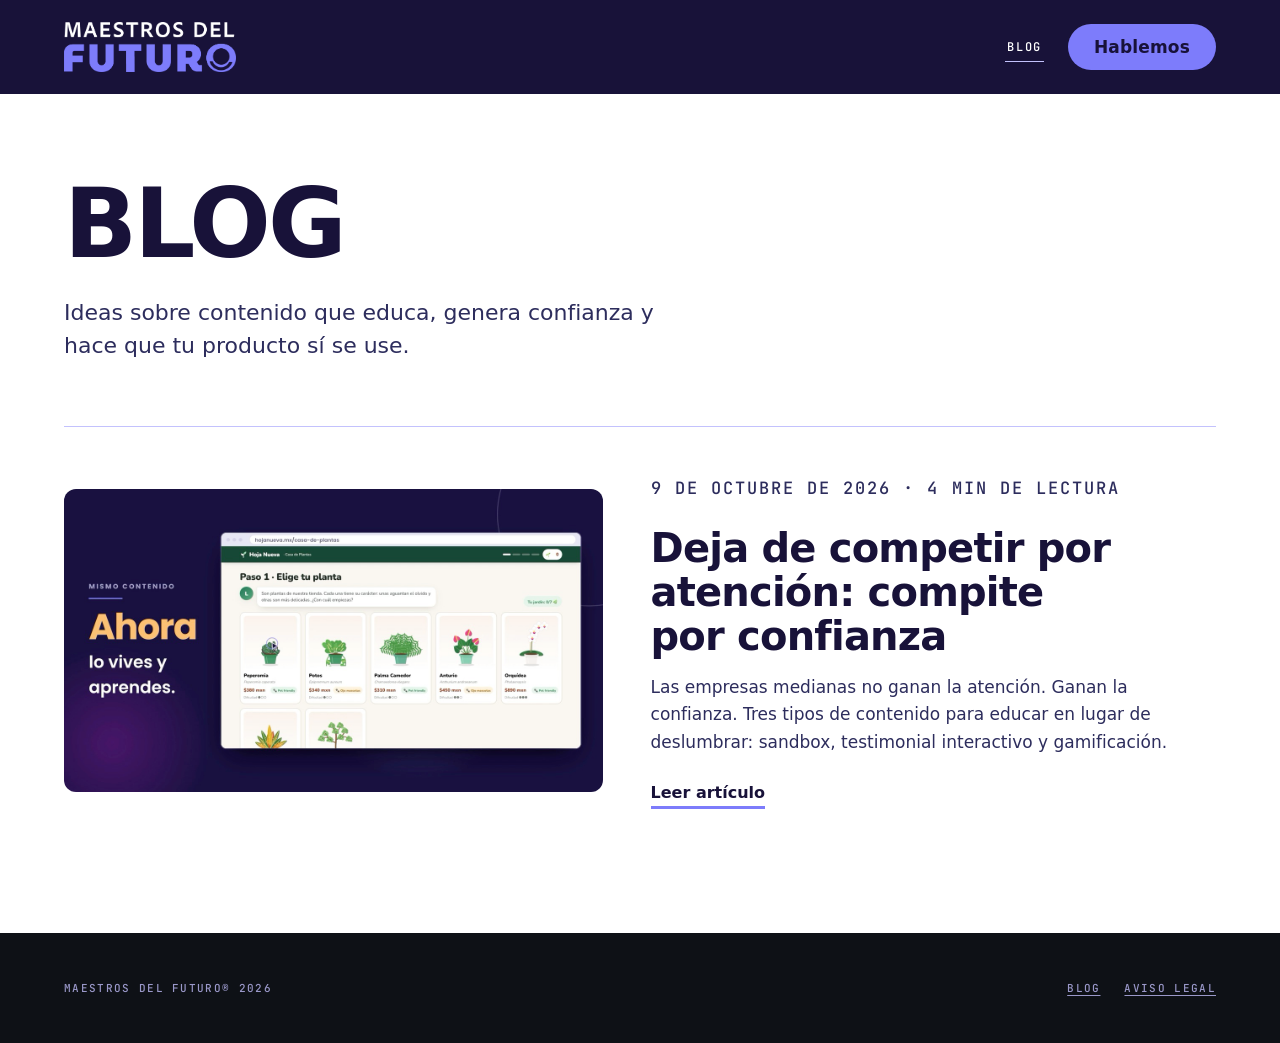
==== blog/index.html @ 6a28d057 "Blog: listado y primer artículo "Deja de competir por atención: compite por confianza" Sección /blog" ====
<!doctype html>
<html lang="es">
<head>
<meta charset="utf-8">
<meta name="viewport" content="width=device-width, initial-scale=1">
<title>Blog — Maestros del Futuro</title>
<meta name="description" content="Ideas de Maestros del Futuro sobre contenido que educa, genera confianza y hace que tu producto sí se use.">
<link rel="canonical" href="https://servicios.maestrosdelfuturo.com/blog">
<meta property="og:type" content="website">
<meta property="og:site_name" content="Maestros del Futuro">
<meta property="og:title" content="Blog — Maestros del Futuro">
<meta property="og:description" content="Ideas sobre contenido que educa, genera confianza y hace que tu producto sí se use.">
<meta property="og:url" content="https://servicios.maestrosdelfuturo.com/blog">
<meta property="og:image" content="https://servicios.maestrosdelfuturo.com/img/og-es.png">
<meta property="og:locale" content="es_MX">
<meta name="twitter:card" content="summary_large_image">
<meta name="theme-color" content="#181239">
<link rel="icon" href="/favicon-32.png" sizes="32x32" type="image/png">
<link rel="icon" href="/icon-192.png" sizes="192x192" type="image/png">
<link rel="apple-touch-icon" href="/apple-touch-icon.png">
<link rel="manifest" href="/site.webmanifest">
<link rel="preconnect" href="https://fonts.googleapis.com">
<link rel="preconnect" href="https://fonts.gstatic.com" crossorigin>
<link rel="stylesheet" href="https://fonts.cdnfonts.com/css/sofia-pro">
<link rel="stylesheet" href="https://fonts.googleapis.com/css2?family=JetBrains+Mono:wght@400;500&display=swap">
<link rel="stylesheet" href="/css/styles.css">
</head>
<body class="interior">
<a class="skip" href="#doc">Saltar al contenido</a>
<header id="hd" class="solid">
  <a class="brand" href="/"><img src="/img/logo-mdf.png" alt="Maestros del Futuro" width="172" height="50"></a>
  <div class="hd-r">
    <a class="navlink" href="/blog" aria-current="page">Blog</a>
    <a class="pill pill-purpura" href="/#contacto">Hablemos</a>
  </div>
</header>

<main class="block bg-blanco" id="doc">
  <div class="inner">
    <div class="blog-head">
      <h1>Blog</h1>
      <p class="blog-intro">Ideas sobre contenido que educa, genera confianza y hace que tu producto sí se use.</p>
    </div>

    <div class="posts">
      <a class="post-card" href="/blog/deja-de-competir-por-atencion">
        <div class="thumb">
          <img src="/img/blog/juego-plantas-poster.jpg" width="1280" height="720" alt="" loading="lazy" decoding="async">
        </div>
        <div>
          <p class="post-meta"><time datetime="2026-10-09">9 de octubre de 2026</time> · 4 min de lectura</p>
          <h2>Deja de competir por atención: compite por confianza</h2>
          <p>Las empresas medianas no ganan la atención. Ganan la confianza. Tres tipos de contenido para educar en lugar de deslumbrar: sandbox, testimonial interactivo y gamificación.</p>
          <span class="post-more">Leer artículo</span>
        </div>
      </a>
    </div>
  </div>
</main>

<footer>
  <span>Maestros del Futuro&reg; 2026</span>
  <nav class="ft-nav" aria-label="Pie de página">
    <a href="/blog">Blog</a>
    <a href="/legal.html">Aviso legal</a>
  </nav>
</footer>
<script src="/js/main.js"></script>
</body>
</html>
---- css/styles.css ----
:root{
  --purpura:#7D7CFB; --blanco:#FFFFFF; --tinta:#181239;
  --violeta:#C721E5; --negro:#0E1116; --indigo:#2D2D5D;
  --topacio:#FDB968; --ceramica:#C3C2FD;
  --bruma:#56537A; --lavanda:#9A98C9; --superficie:#F7F7FD;
  --font:'Sofia Pro','Poppins',system-ui,-apple-system,sans-serif;
  --mono:'JetBrains Mono',ui-monospace,Menlo,monospace;
  --s2:8px;--s3:12px;--s4:16px;--s5:24px;--s6:32px;--s7:48px;--s8:64px;--s9:96px;--s10:128px;
  --r-md:12px; --r-full:999px;
  --pad:24px;
}
@media(min-width:900px){:root{--pad:64px}}
*{box-sizing:border-box}
html{scroll-behavior:smooth}
body{margin:0;background:var(--negro);color:var(--blanco);font-family:var(--font);
  font-size:16px;line-height:1.6;-webkit-font-smoothing:antialiased;overflow-x:hidden}

/* ---------- accesibilidad ---------- */
.sr-only{position:absolute;width:1px;height:1px;padding:0;margin:-1px;overflow:hidden;
  clip:rect(0 0 0 0);clip-path:inset(50%);white-space:nowrap;border:0}
.skip{position:fixed;top:8px;left:8px;z-index:200;transform:translateY(-140%);
  background:var(--purpura);color:var(--tinta);font:600 14px var(--font);
  padding:10px 18px;border-radius:var(--r-full);text-decoration:none;transition:transform .18s ease}
.skip:focus{transform:none}

/* ---------- brand shape system (círculo · anillo · arco · pastilla) ---------- */
.sh{display:block;flex:none}
.sh-circle{border-radius:50%;background:currentColor}
.sh-ring{border-radius:50%;border:solid currentColor}
.sh-arc{border:solid currentColor;border-top-color:transparent;border-left-color:transparent;
  border-right-color:transparent;border-radius:0 0 999px 999px}
.sh-pill{border-radius:var(--r-full);background:currentColor}

/* ---------- header sticky con compresión ---------- */
header{position:fixed;inset:0 0 auto;z-index:50;display:flex;align-items:center;
  justify-content:space-between;gap:var(--s5);padding:22px var(--pad);
  background:rgba(14,17,22,0);transition:padding .28s ease,background .28s ease,backdrop-filter .28s ease}
header.shrunk{padding:10px var(--pad);background:rgba(14,17,22,.92);backdrop-filter:blur(14px)}
header.solid{background:var(--tinta)}
.hd-r{display:flex;align-items:center;gap:var(--s5)}
.lang{font:500 12px var(--mono);letter-spacing:.14em;text-transform:uppercase;color:var(--ceramica);
  text-decoration:none;padding:6px 8px;border:1px solid rgba(195,194,253,.35);border-radius:var(--r-full)}
.lang:hover{color:var(--blanco);border-color:var(--ceramica)}
.navlink{font:500 12px var(--mono);letter-spacing:.14em;text-transform:uppercase;color:var(--ceramica);
  text-decoration:none;padding:6px 2px;border-bottom:1px solid transparent}
.navlink:hover,.navlink[aria-current]{color:var(--blanco);border-bottom-color:var(--ceramica)}
.brand{display:block;line-height:0;text-decoration:none}
.brand img{width:172px;height:auto;display:block;transition:width .28s ease}
header.shrunk .brand img{width:142px}
@media(max-width:520px){
  .brand img{width:140px}header.shrunk .brand img{width:132px}
  .hd-r{gap:var(--s3)}
  .hd-r .pill{display:none}
}
.pill{display:inline-flex;align-items:center;gap:10px;border:0;cursor:pointer;text-decoration:none;
  border-radius:var(--r-full);padding:13px 26px;font:600 14px var(--font);letter-spacing:.01em;
  transition:transform .18s ease,filter .18s ease}
.pill:hover{transform:translateY(-2px);filter:brightness(1.06)}
header .pill{font-size:17px}
.pill-purpura{background:var(--purpura);color:var(--tinta)}
.pill-tinta{background:var(--tinta);color:var(--blanco)}
.pill-blanco{background:var(--blanco);color:var(--tinta)}
.pill-ceramica{background:var(--ceramica);color:var(--tinta)}
.pill-topacio{background:var(--topacio);color:var(--tinta)}

/* ---------- hero ---------- */
.hero{position:relative;min-height:100svh;display:flex;flex-direction:column;justify-content:center;
  padding:var(--s10) var(--pad) var(--s9);overflow:hidden;background:var(--negro)}
.slides{position:absolute;inset:0}
.slide{position:absolute;inset:0;opacity:0;transition:opacity 1s ease}
.slide.on{opacity:1}
.slide picture{display:block;width:100%;height:100%}
.slide img{width:100%;height:100%;object-fit:cover;display:block;
  filter:saturate(.66) contrast(.9) blur(3px);transform:scale(1.04)}
.scrim{position:absolute;inset:0;background:
  linear-gradient(180deg, rgba(14,17,22,.95) 0%, rgba(14,17,22,.8) 24%, rgba(24,18,57,.95) 52%, rgba(14,17,22,1) 82%)}
.scrim::after{content:"";position:absolute;inset:0;background:rgba(24,18,57,.34)}
.hero-in{position:relative;max-width:1240px;width:100%;margin:0 auto}
h1{font-weight:700;letter-spacing:-.035em;line-height:.92;text-transform:uppercase;
  font-size:clamp(50px,11vw,140px);margin:0;text-wrap:balance}
.rot{display:block;position:relative;color:var(--purpura);min-height:1em}
.rot span{display:inline-block;opacity:0;transform:translateY(.18em);
  transition:opacity .2s ease,transform .2s ease;position:absolute;left:0;top:0}
.rot span.on{opacity:1;transform:none;position:relative;
  transition:opacity .34s ease .2s,transform .34s ease .2s}
h2.sub{font-weight:400;font-size:clamp(19px,2.2vw,26px);line-height:1.45;color:var(--ceramica);
  max-width:30ch;margin:var(--s5) 0 0}

/* isotipo en el hero */
.sculpt{position:absolute;right:calc(var(--pad) + 10px);top:50%;transform:translateY(-50%);
  display:none;width:min(20vw,220px);pointer-events:none}
@media(min-width:1100px){.sculpt{display:block}}
.sculpt img{width:100%;height:auto;display:block;aspect-ratio:558/682;object-fit:contain;opacity:.9}

/* ---------- generic block ---------- */
.block{padding:var(--s10) var(--pad)}
.inner{max-width:1240px;margin:0 auto}
.bg-ceramica{background:var(--ceramica);color:var(--tinta)}
.bg-blanco{background:var(--blanco);color:var(--tinta)}
.bg-tinta{background:var(--tinta);color:var(--blanco)}
.bg-negro{background:var(--negro);color:var(--blanco)}
.lbl{font:500 11px/1 var(--mono);letter-spacing:.22em;text-transform:uppercase;
  display:flex;align-items:center;gap:12px;margin:0 0 var(--s6)}
.bg-ceramica .lbl,.bg-blanco .lbl{color:var(--indigo)}
.bg-tinta .lbl,.bg-negro .lbl{color:var(--ceramica)}
h3.big,h2.big{font-weight:700;text-transform:uppercase;letter-spacing:-.03em;line-height:.98;
  font-size:clamp(34px,6vw,78px);margin:0;text-wrap:balance}

/* statement, revelado línea por línea */
.stmt{font-weight:600;letter-spacing:-.02em;line-height:1.16;font-size:clamp(26px,4.4vw,56px);
  max-width:19ch;margin:0}
.stmt .ln{display:block;opacity:.14;transition:opacity .5s ease}
.stmt .ln.on{opacity:1}
.two-up{display:grid;gap:var(--s7);align-items:start}
@media(min-width:900px){.two-up{grid-template-columns:1.15fr .85fr;gap:var(--s9)}}
.routes{display:grid;gap:var(--s6);padding-top:10px}
.route{display:flex;gap:var(--s4);align-items:flex-start}
.route .k{font:500 12px var(--mono);letter-spacing:.14em;text-transform:uppercase;color:var(--indigo);
  padding-top:6px;white-space:nowrap}

/* ---------- bento oferta ---------- */
.bento{display:grid;gap:var(--s4);grid-template-columns:1fr}
@media(min-width:820px){.bento{grid-template-columns:repeat(3,1fr);align-items:start}}
.card{background:var(--tinta);color:var(--blanco);padding:var(--s6);display:flex;flex-direction:column;
  gap:var(--s4);min-height:340px}
.card:nth-child(2){min-height:420px}
.card:nth-child(3){min-height:380px}
.card .ico{color:var(--ceramica);display:flex;align-items:center;gap:8px;margin-bottom:var(--s2)}
.card .ico .sh-ring{width:26px;height:26px;border-width:5px}
.card .ico .sh-circle{width:12px;height:12px}
.card .ico .sh-arc{width:28px;height:14px;border-width:5px}
.card .n{font:500 11px var(--mono);letter-spacing:.18em;color:var(--purpura)}
.card h5{font-weight:700;font-size:26px;line-height:1.12;letter-spacing:-.02em;margin:0}
.card p{font-size:18px;line-height:1.6;color:var(--lavanda);margin:0}
.card .who{font-size:13px;line-height:1.5;color:var(--ceramica);border-top:1px solid var(--indigo);
  padding-top:var(--s4);margin-top:auto}
.card .pill{align-self:flex-start;margin-top:var(--s4)}

/* ---------- portafolio ---------- */
.work{display:grid;gap:var(--s4);grid-template-columns:1fr}
@media(min-width:760px){.work{grid-template-columns:1fr 1fr}}
.w{position:relative;overflow:hidden;aspect-ratio:16/10;display:block;background:var(--negro)}
.w picture{display:block;width:100%;height:100%}
.w img{width:100%;height:100%;object-fit:cover;display:block;transition:transform .6s ease}
.w:hover img{transform:scale(1.04)}
.w .tag{position:absolute;left:var(--s4);bottom:var(--s4);background:var(--blanco);color:var(--tinta);
  padding:11px 18px;font:700 13px var(--font);letter-spacing:.02em;display:flex;align-items:center;gap:10px;
  border:2px solid rgba(125,124,251,.55);box-shadow:0 0 0 4px rgba(125,124,251,.14)}
.w .tag em{font-style:normal;font:500 10px var(--mono);letter-spacing:.14em;color:var(--bruma)}

/* ---------- contacto ---------- */
.contact{text-align:left}
.contact h3{font-size:clamp(38px,8vw,104px)}
.mailto{display:inline-flex;align-items:center;gap:14px;margin-top:var(--s7);
  font-family:var(--font);font-weight:700;font-size:clamp(18px,2.6vw,30px);line-height:1.1;
  letter-spacing:-.01em;color:var(--tinta);text-decoration:none;background:none;cursor:pointer;
  border:0;border-bottom:3px solid var(--purpura);padding:0 0 6px}
.mailto:hover{border-bottom-color:var(--tinta)}
.contact-alt{margin:var(--s5) 0 0;font-size:15px;color:var(--indigo)}
.contact-alt a{color:var(--tinta);text-underline-offset:3px}
footer{background:var(--negro);color:var(--lavanda);padding:var(--s7) var(--pad);
  display:flex;justify-content:space-between;gap:var(--s5);flex-wrap:wrap;
  font:500 11px var(--mono);letter-spacing:.12em;text-transform:uppercase}
footer img{width:168px;height:auto;display:block}
footer a{color:var(--lavanda);text-underline-offset:3px}
footer a:hover{color:var(--blanco)}
.ft-nav{display:flex;gap:var(--s5);flex-wrap:wrap}
/* ---------- lightbox portafolio ---------- */
.lb{position:fixed;inset:0;z-index:100;display:flex;align-items:center;justify-content:center;
  background:rgba(14,17,22,.94);padding:max(var(--pad),44px) var(--pad)}
.lb[hidden]{display:none}
.lb-in{position:relative;width:min(1200px,100%)}
.lb-frame{position:relative;width:100%;aspect-ratio:16/9;background:#000}
.lb-frame.site{aspect-ratio:auto;height:min(80vh,900px)}
.lb-frame.tall{aspect-ratio:auto;height:min(84vh,780px)}
.lb-frame iframe{position:absolute;inset:0;width:100%;height:100%;border:0}
.lb-x{position:absolute;right:0;top:-42px;background:none;border:0;color:#fff;
  font-size:32px;line-height:1;cursor:pointer;padding:2px 6px}
.lb-x:hover{color:var(--purpura)}

/* ---------- página legal ---------- */
body.interior{background:var(--blanco)}
.legal{max-width:68ch;color:var(--tinta)}
.legal h1{font-weight:700;text-transform:uppercase;letter-spacing:-.03em;line-height:1;
  font-size:clamp(34px,6vw,64px);margin:0 0 var(--s6)}
.legal h2{font-weight:700;font-size:clamp(22px,3vw,30px);letter-spacing:-.02em;
  margin:var(--s9) 0 var(--s4);scroll-margin-top:104px}
.legal h3{font-weight:600;font-size:19px;margin:var(--s6) 0 var(--s3)}
.legal p,.legal li{font-size:16px;line-height:1.7;color:var(--indigo)}
.legal a{color:var(--tinta);text-underline-offset:3px}
.legal ul{padding-left:1.2em;margin:var(--s3) 0}
.legal-note{font:500 12px/1.6 var(--mono);letter-spacing:.06em;text-transform:uppercase;
  color:var(--bruma);border:1px solid var(--ceramica);padding:var(--s4);margin:0 0 var(--s7)}
.legal-nav{display:flex;flex-wrap:wrap;gap:var(--s4);margin:0 0 var(--s8);
  font:500 12px var(--mono);letter-spacing:.14em;text-transform:uppercase}
.legal-nav a{color:var(--purpura);text-decoration:none;border-bottom:1px solid transparent}
.legal-nav a:hover{border-bottom-color:var(--purpura)}
.legal-back{display:inline-block;margin-top:var(--s9);font:500 12px var(--mono);
  letter-spacing:.14em;text-transform:uppercase;color:var(--indigo);text-underline-offset:3px}

/* ---------- blog ---------- */
.blog-head,.post{padding-top:var(--s7)}
.blog-head h1,.post h1{font-weight:700;text-transform:uppercase;letter-spacing:-.03em;line-height:1;
  color:var(--tinta);margin:0;text-wrap:balance}
.blog-head h1{font-size:clamp(44px,8vw,96px)}
.blog-intro{font-size:clamp(18px,2vw,22px);line-height:1.5;color:var(--indigo);max-width:46ch;margin:var(--s5) 0 0}
.posts{display:grid;gap:var(--s7);margin-top:var(--s8)}
.post-card{display:grid;gap:var(--s5);text-decoration:none;color:inherit;
  border-top:1px solid var(--ceramica);padding-top:var(--s7)}
@media(min-width:820px){.post-card{grid-template-columns:1fr 1.05fr;gap:var(--s7);align-items:center}}
.post-card .thumb{overflow:hidden;border-radius:var(--r-md);background:var(--tinta)}
.post-card img{width:100%;height:auto;aspect-ratio:16/9;object-fit:cover;display:block;transition:transform .6s ease}
.post-card:hover img{transform:scale(1.03)}
.post-card h2{font-weight:700;font-size:clamp(26px,3.2vw,40px);line-height:1.1;letter-spacing:-.02em;
  color:var(--tinta);margin:0 0 var(--s4);text-wrap:balance}
.post-card p{font-size:17px;line-height:1.6;color:var(--indigo);margin:0 0 var(--s5)}
.post-more{font:600 16px var(--font);color:var(--tinta);border-bottom:3px solid var(--purpura);padding-bottom:4px}
.post-card:hover .post-more{border-bottom-color:var(--tinta)}

.post-meta{font:500 12px/1.6 var(--mono);letter-spacing:.12em;text-transform:uppercase;
  color:var(--bruma);margin:0 0 var(--s5)}
.post-meta a{color:var(--indigo);text-underline-offset:3px}
.post{max-width:72ch}
.post h1{font-size:clamp(36px,5.6vw,68px)}
.post-dek{font-size:clamp(20px,2.4vw,26px);line-height:1.4;font-weight:600;color:var(--tinta);
  margin:var(--s6) 0 var(--s7);padding-left:var(--s5);border-left:4px solid var(--purpura)}
.post p,.post li{font-size:18px;line-height:1.75;color:var(--indigo)}
.post p{margin:0 0 var(--s5)}
.post strong{color:var(--tinta)}
.post h2{display:flex;align-items:center;gap:var(--s4);flex-wrap:wrap;font-weight:700;
  font-size:clamp(24px,3vw,32px);line-height:1.2;letter-spacing:-.02em;color:var(--tinta);
  margin:var(--s9) 0 var(--s5)}
.post-n{font:500 13px/1 var(--mono);letter-spacing:.12em;background:var(--ceramica);color:var(--tinta);
  padding:7px 12px;border-radius:var(--r-full)}
.post-quotes{list-style:none;padding:0;margin:var(--s6) 0 var(--s7);display:grid;gap:var(--s3)}
.post .post-quotes li{background:var(--superficie);border-left:4px solid var(--ceramica);
  padding:var(--s4) var(--s5);color:var(--tinta);line-height:1.5}
.post-fig{margin:var(--s7) 0}
.post-fig img,.post-fig video{display:block;width:100%;height:auto;border-radius:var(--r-md);
  border:1px solid var(--ceramica);background:var(--tinta)}
.post-fig figcaption{font:500 12px/1.6 var(--mono);letter-spacing:.06em;color:var(--bruma);margin-top:var(--s3)}
.post-close{margin-top:var(--s8)!important;padding-top:var(--s6);border-top:1px solid var(--ceramica)}
.post-cta h2.big{font-size:clamp(30px,5vw,60px);max-width:18ch}
.post-cta .mailto{border-bottom-color:var(--tinta)}
.post-cta .mailto:hover{border-bottom-color:var(--blanco)}

:where(a,button):focus-visible{outline:3px solid var(--topacio);outline-offset:3px}
@media(prefers-reduced-motion:reduce){*{transition:none!important;animation:none!important}
 html{scroll-behavior:auto} .stmt .ln{opacity:1}}
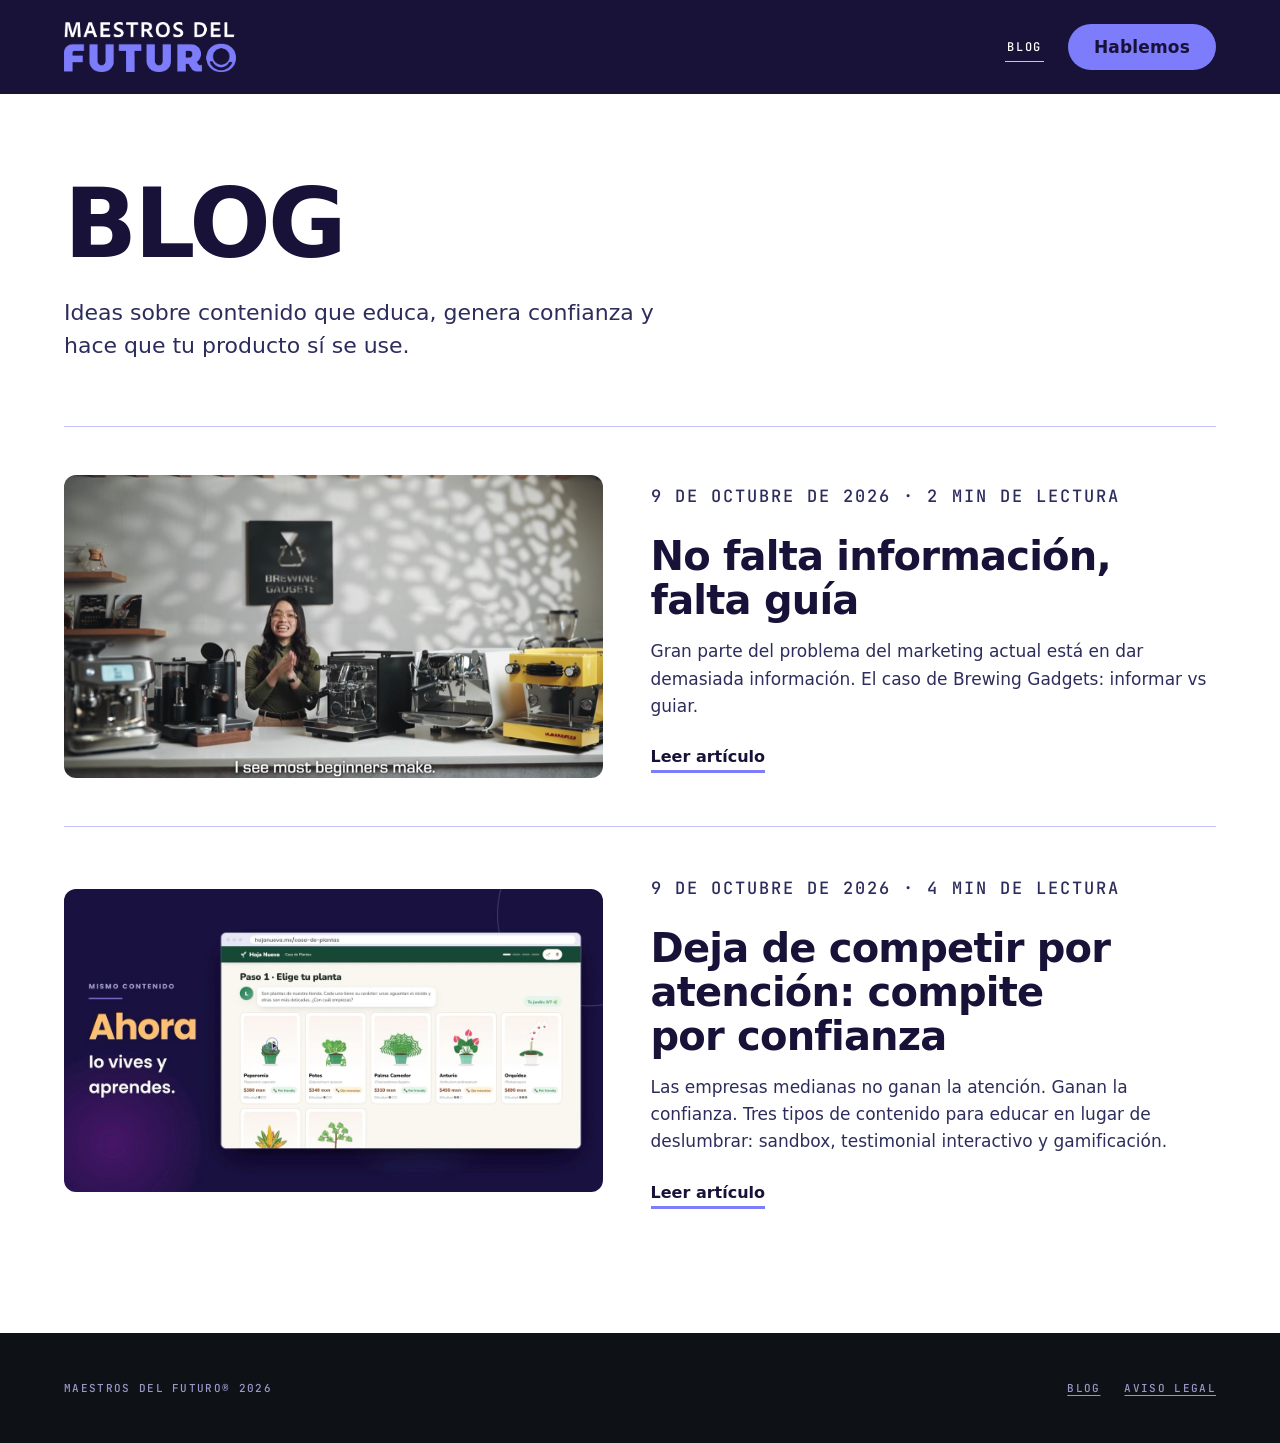
==== commit 4e51229a: "Blog: segundo artículo "No falta información, falta guía" Caso de Brewing Gadgets (informar vs guiar" ====
--- a/blog/index.html
+++ b/blog/index.html
@@ -43,6 +43,17 @@
     </div>
 
     <div class="posts">
+      <a class="post-card" href="/blog/no-falta-informacion-falta-guia">
+        <div class="thumb">
+          <img src="/img/blog/brewing-gadgets-800.jpg" width="800" height="423" alt="" loading="lazy" decoding="async">
+        </div>
+        <div>
+          <p class="post-meta"><time datetime="2026-10-09">9 de octubre de 2026</time> · 2 min de lectura</p>
+          <h2>No falta información, falta guía</h2>
+          <p>Gran parte del problema del marketing actual está en dar demasiada información. El caso de Brewing Gadgets: informar vs guiar.</p>
+          <span class="post-more">Leer artículo</span>
+        </div>
+      </a>
       <a class="post-card" href="/blog/deja-de-competir-por-atencion">
         <div class="thumb">
           <img src="/img/blog/juego-plantas-poster.jpg" width="1280" height="720" alt="" loading="lazy" decoding="async">
--- a/css/styles.css
+++ b/css/styles.css
@@ -240,6 +240,7 @@
   border:1px solid var(--ceramica);background:var(--tinta)}
 .post-fig figcaption{font:500 12px/1.6 var(--mono);letter-spacing:.06em;color:var(--bruma);margin-top:var(--s3)}
 .post-close{margin-top:var(--s8)!important;padding-top:var(--s6);border-top:1px solid var(--ceramica)}
+.post p.post-punch{font-size:clamp(24px,3vw,32px);line-height:1.25;letter-spacing:-.01em}
 .post-cta h2.big{font-size:clamp(30px,5vw,60px);max-width:18ch}
 .post-cta .mailto{border-bottom-color:var(--tinta)}
 .post-cta .mailto:hover{border-bottom-color:var(--blanco)}
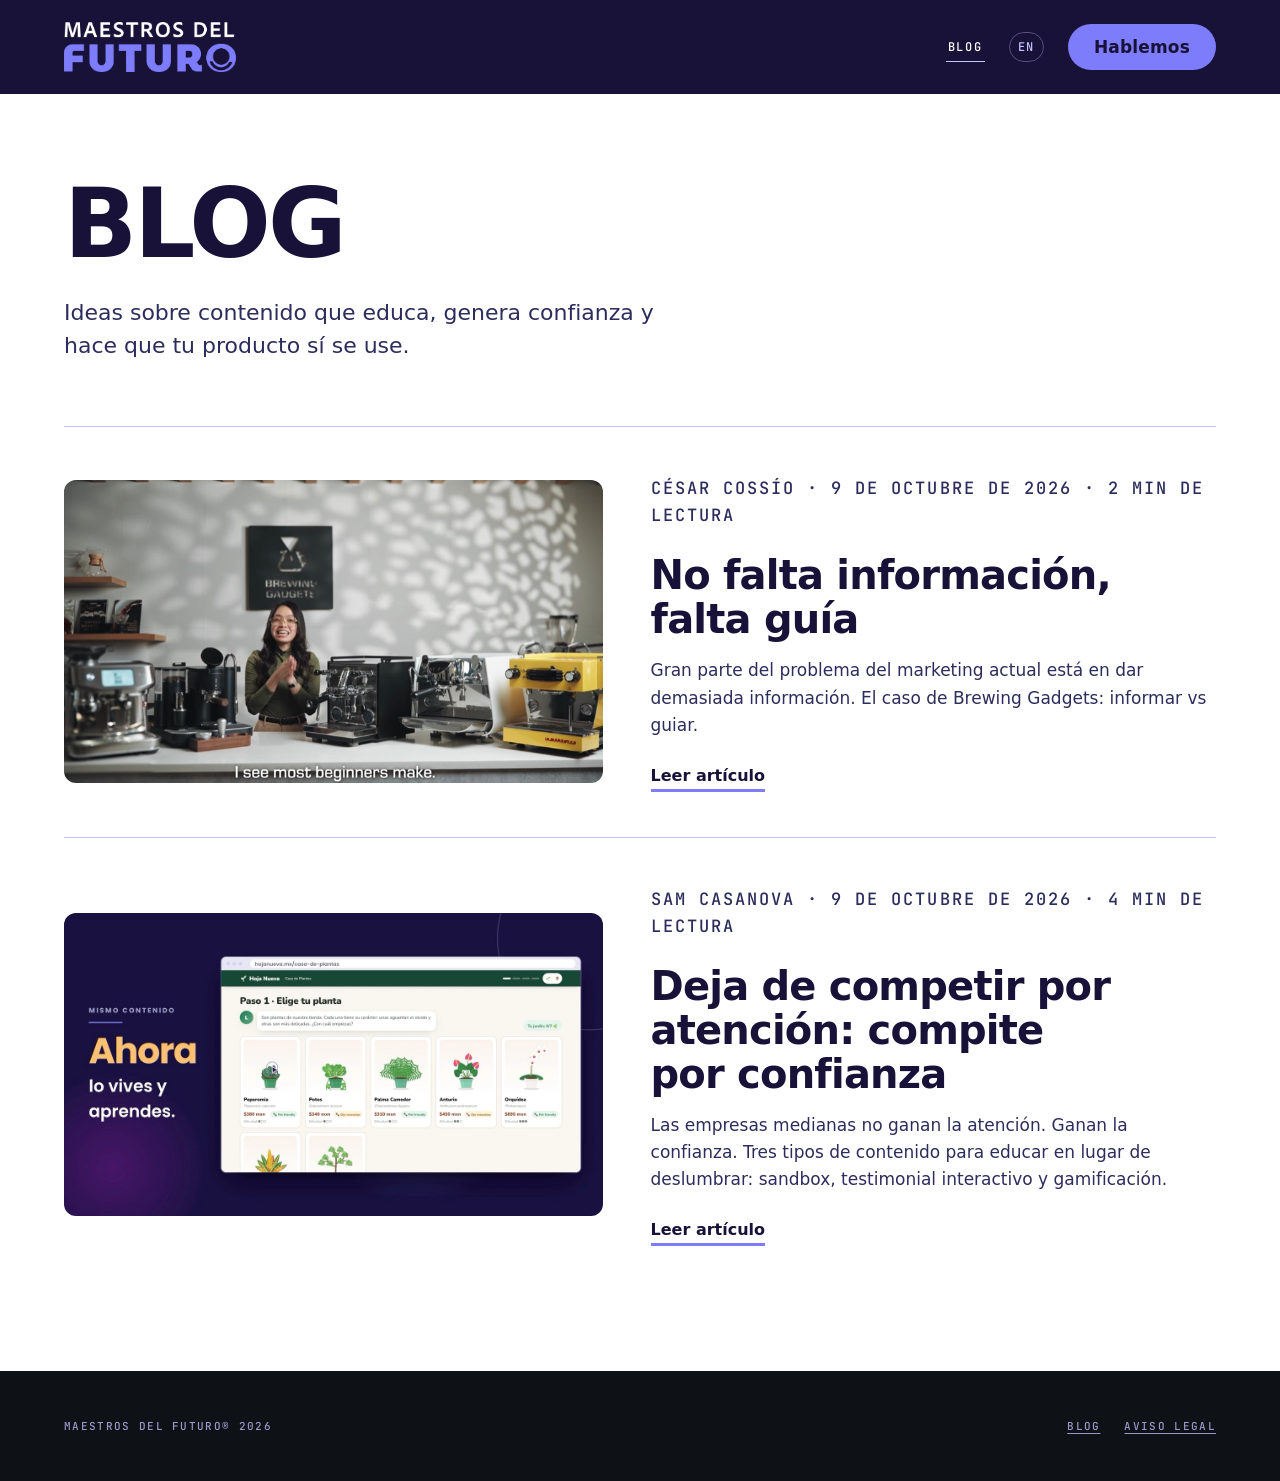
==== commit d6e51b9a: "Blog bilingüe y con autores - Autores: Sam Casanova ("Deja de competir por atención") y César Cossío" ====
--- a/blog/index.html
+++ b/blog/index.html
@@ -6,6 +6,9 @@
 <title>Blog — Maestros del Futuro</title>
 <meta name="description" content="Ideas de Maestros del Futuro sobre contenido que educa, genera confianza y hace que tu producto sí se use.">
 <link rel="canonical" href="https://servicios.maestrosdelfuturo.com/blog">
+<link rel="alternate" hreflang="es" href="https://servicios.maestrosdelfuturo.com/blog">
+<link rel="alternate" hreflang="en" href="https://servicios.maestrosdelfuturo.com/en/blog">
+<link rel="alternate" hreflang="x-default" href="https://servicios.maestrosdelfuturo.com/blog">
 <meta property="og:type" content="website">
 <meta property="og:site_name" content="Maestros del Futuro">
 <meta property="og:title" content="Blog — Maestros del Futuro">
@@ -13,6 +16,7 @@
 <meta property="og:url" content="https://servicios.maestrosdelfuturo.com/blog">
 <meta property="og:image" content="https://servicios.maestrosdelfuturo.com/img/og-es.png">
 <meta property="og:locale" content="es_MX">
+<meta property="og:locale:alternate" content="en_US">
 <meta name="twitter:card" content="summary_large_image">
 <meta name="theme-color" content="#181239">
 <link rel="icon" href="/favicon-32.png" sizes="32x32" type="image/png">
@@ -31,6 +35,7 @@
   <a class="brand" href="/"><img src="/img/logo-mdf.png" alt="Maestros del Futuro" width="172" height="50"></a>
   <div class="hd-r">
     <a class="navlink" href="/blog" aria-current="page">Blog</a>
+    <a class="lang" href="/en/blog" hreflang="en" lang="en" aria-label="View this page in English">EN</a>
     <a class="pill pill-purpura" href="/#contacto">Hablemos</a>
   </div>
 </header>
@@ -48,7 +53,7 @@
           <img src="/img/blog/brewing-gadgets-800.jpg" width="800" height="423" alt="" loading="lazy" decoding="async">
         </div>
         <div>
-          <p class="post-meta"><time datetime="2026-10-09">9 de octubre de 2026</time> · 2 min de lectura</p>
+          <p class="post-meta">César Cossío · <time datetime="2026-10-09">9 de octubre de 2026</time> · 2 min de lectura</p>
           <h2>No falta información, falta guía</h2>
           <p>Gran parte del problema del marketing actual está en dar demasiada información. El caso de Brewing Gadgets: informar vs guiar.</p>
           <span class="post-more">Leer artículo</span>
@@ -59,7 +64,7 @@
           <img src="/img/blog/juego-plantas-poster.jpg" width="1280" height="720" alt="" loading="lazy" decoding="async">
         </div>
         <div>
-          <p class="post-meta"><time datetime="2026-10-09">9 de octubre de 2026</time> · 4 min de lectura</p>
+          <p class="post-meta">Sam Casanova · <time datetime="2026-10-09">9 de octubre de 2026</time> · 4 min de lectura</p>
           <h2>Deja de competir por atención: compite por confianza</h2>
           <p>Las empresas medianas no ganan la atención. Ganan la confianza. Tres tipos de contenido para educar en lugar de deslumbrar: sandbox, testimonial interactivo y gamificación.</p>
           <span class="post-more">Leer artículo</span>
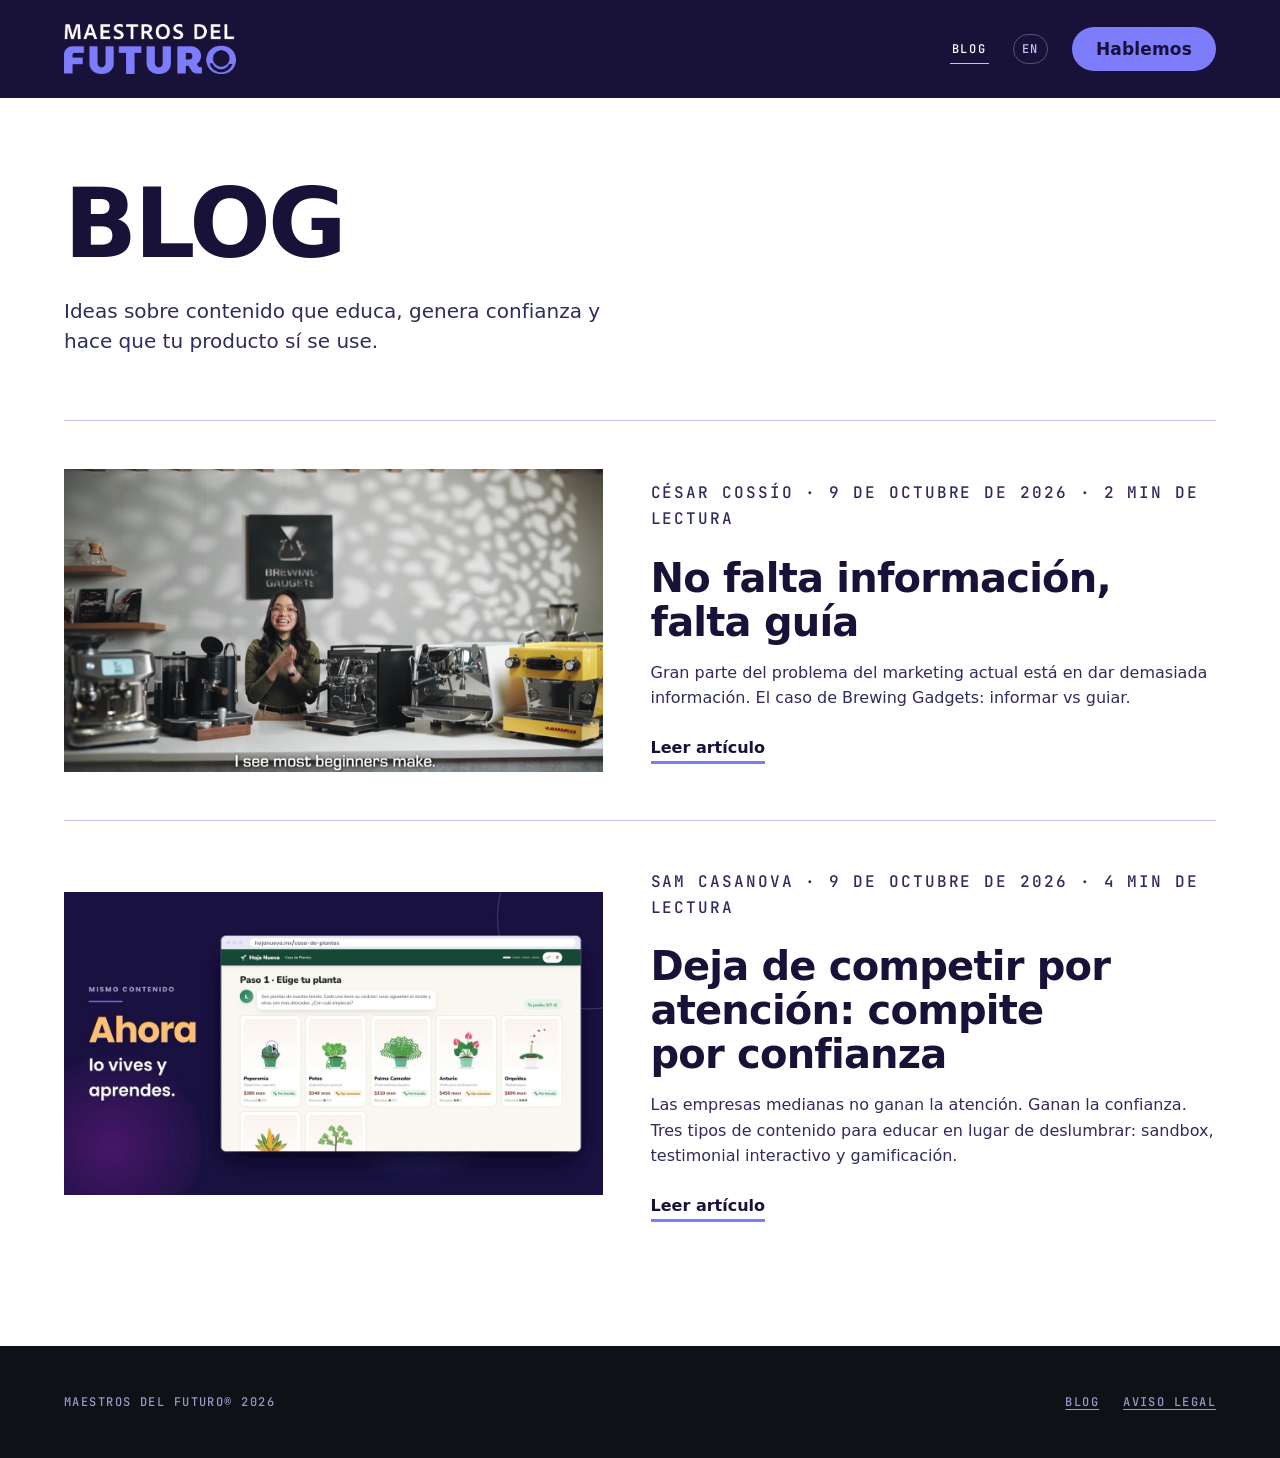
==== commit 40c4fd72: "Auditoría Impeccable: accesibilidad, CTA móvil y deriva del design system - Foco visible en fondos c" ====
--- a/blog/index.html
+++ b/blog/index.html
@@ -25,6 +25,7 @@
 <link rel="manifest" href="/site.webmanifest">
 <link rel="preconnect" href="https://fonts.googleapis.com">
 <link rel="preconnect" href="https://fonts.gstatic.com" crossorigin>
+<link rel="preconnect" href="https://fonts.cdnfonts.com" crossorigin>
 <link rel="stylesheet" href="https://fonts.cdnfonts.com/css/sofia-pro">
 <link rel="stylesheet" href="https://fonts.googleapis.com/css2?family=JetBrains+Mono:wght@400;500&display=swap">
 <link rel="stylesheet" href="/css/styles.css">
--- a/css/styles.css
+++ b/css/styles.css
@@ -3,10 +3,14 @@
   --violeta:#C721E5; --negro:#0E1116; --indigo:#2D2D5D;
   --topacio:#FDB968; --ceramica:#C3C2FD;
   --bruma:#56537A; --lavanda:#9A98C9; --superficie:#F7F7FD;
+  --negro-a0:rgba(14,17,22,0); --negro-a80:rgba(14,17,22,.8); --negro-a92:rgba(14,17,22,.92);
+  --negro-a95:rgba(14,17,22,.95); --tinta-a34:rgba(24,18,57,.34); --tinta-a95:rgba(24,18,57,.95);
+  --purpura-a14:rgba(125,124,251,.14); --purpura-a55:rgba(125,124,251,.55);
+  --ceramica-a35:rgba(195,194,253,.35);
   --font:'Sofia Pro','Poppins',system-ui,-apple-system,sans-serif;
   --mono:'JetBrains Mono',ui-monospace,Menlo,monospace;
   --s2:8px;--s3:12px;--s4:16px;--s5:24px;--s6:32px;--s7:48px;--s8:64px;--s9:96px;--s10:128px;
-  --r-md:12px; --r-full:999px;
+  --r-full:999px;
   --pad:24px;
 }
 @media(min-width:900px){:root{--pad:64px}}
@@ -14,6 +18,7 @@
 html{scroll-behavior:smooth}
 body{margin:0;background:var(--negro);color:var(--blanco);font-family:var(--font);
   font-size:16px;line-height:1.6;-webkit-font-smoothing:antialiased;overflow-x:hidden}
+::selection{background:var(--purpura);color:var(--tinta)}
 
 /* ---------- accesibilidad ---------- */
 .sr-only{position:absolute;width:1px;height:1px;padding:0;margin:-1px;overflow:hidden;
@@ -33,13 +38,17 @@
 
 /* ---------- header sticky con compresión ---------- */
 header{position:fixed;inset:0 0 auto;z-index:50;display:flex;align-items:center;
-  justify-content:space-between;gap:var(--s5);padding:22px var(--pad);
-  background:rgba(14,17,22,0);transition:padding .28s ease,background .28s ease,backdrop-filter .28s ease}
-header.shrunk{padding:10px var(--pad);background:rgba(14,17,22,.92);backdrop-filter:blur(14px)}
+  justify-content:space-between;gap:var(--s5);padding:24px var(--pad);
+  background:var(--negro-a0);transition:padding .28s ease,background .28s ease,backdrop-filter .28s ease}
+header.shrunk{padding:12px var(--pad);background:var(--negro-a92);backdrop-filter:blur(14px)}
 header.solid{background:var(--tinta)}
 .hd-r{display:flex;align-items:center;gap:var(--s5)}
+/* área táctil ampliada sin cambiar el dibujo del enlace */
+.lang,.navlink,footer a{position:relative}
+.lang::after,.navlink::after{content:"";position:absolute;inset:-10px -6px}
+footer a::after{content:"";position:absolute;inset:-14px -6px}
 .lang{font:500 12px var(--mono);letter-spacing:.14em;text-transform:uppercase;color:var(--ceramica);
-  text-decoration:none;padding:6px 8px;border:1px solid rgba(195,194,253,.35);border-radius:var(--r-full)}
+  text-decoration:none;padding:6px 8px;border:1px solid var(--ceramica-a35);border-radius:var(--r-full)}
 .lang:hover{color:var(--blanco);border-color:var(--ceramica)}
 .navlink{font:500 12px var(--mono);letter-spacing:.14em;text-transform:uppercase;color:var(--ceramica);
   text-decoration:none;padding:6px 2px;border-bottom:1px solid transparent}
@@ -53,13 +62,11 @@
   .hd-r .pill{display:none}
 }
 .pill{display:inline-flex;align-items:center;gap:10px;border:0;cursor:pointer;text-decoration:none;
-  border-radius:var(--r-full);padding:13px 26px;font:600 14px var(--font);letter-spacing:.01em;
+  border-radius:var(--r-full);padding:12px 24px;font:600 14px var(--font);letter-spacing:.01em;
   transition:transform .18s ease,filter .18s ease}
 .pill:hover{transform:translateY(-2px);filter:brightness(1.06)}
 header .pill{font-size:17px}
 .pill-purpura{background:var(--purpura);color:var(--tinta)}
-.pill-tinta{background:var(--tinta);color:var(--blanco)}
-.pill-blanco{background:var(--blanco);color:var(--tinta)}
 .pill-ceramica{background:var(--ceramica);color:var(--tinta)}
 .pill-topacio{background:var(--topacio);color:var(--tinta)}
 
@@ -73,21 +80,22 @@
 .slide img{width:100%;height:100%;object-fit:cover;display:block;
   filter:saturate(.66) contrast(.9) blur(3px);transform:scale(1.04)}
 .scrim{position:absolute;inset:0;background:
-  linear-gradient(180deg, rgba(14,17,22,.95) 0%, rgba(14,17,22,.8) 24%, rgba(24,18,57,.95) 52%, rgba(14,17,22,1) 82%)}
-.scrim::after{content:"";position:absolute;inset:0;background:rgba(24,18,57,.34)}
+  linear-gradient(180deg, var(--negro-a95) 0%, var(--negro-a80) 24%, var(--tinta-a95) 52%, var(--negro) 82%)}
+.scrim::after{content:"";position:absolute;inset:0;background:var(--tinta-a34)}
 .hero-in{position:relative;max-width:1240px;width:100%;margin:0 auto}
 h1{font-weight:700;letter-spacing:-.035em;line-height:.92;text-transform:uppercase;
-  font-size:clamp(50px,11vw,140px);margin:0;text-wrap:balance}
+  font-size:clamp(48px,11vw,140px);margin:0;text-wrap:balance}
 .rot{display:block;position:relative;color:var(--purpura);min-height:1em}
 .rot span{display:inline-block;opacity:0;transform:translateY(.18em);
   transition:opacity .2s ease,transform .2s ease;position:absolute;left:0;top:0}
 .rot span.on{opacity:1;transform:none;position:relative;
   transition:opacity .34s ease .2s,transform .34s ease .2s}
-h2.sub{font-weight:400;font-size:clamp(19px,2.2vw,26px);line-height:1.45;color:var(--ceramica);
+.sub{font-weight:400;font-size:clamp(19px,2.2vw,26px);line-height:1.45;color:var(--ceramica);
   max-width:30ch;margin:var(--s5) 0 0}
+.hero-cta{margin-top:var(--s6);font-size:16px;padding:14px 28px}
 
 /* isotipo en el hero */
-.sculpt{position:absolute;right:calc(var(--pad) + 10px);top:50%;transform:translateY(-50%);
+.sculpt{position:absolute;right:calc(var(--pad) + 12px);top:50%;transform:translateY(-50%);
   display:none;width:min(20vw,220px);pointer-events:none}
 @media(min-width:1100px){.sculpt{display:block}}
 .sculpt img{width:100%;height:auto;display:block;aspect-ratio:558/682;object-fit:contain;opacity:.9}
@@ -98,25 +106,23 @@
 .bg-ceramica{background:var(--ceramica);color:var(--tinta)}
 .bg-blanco{background:var(--blanco);color:var(--tinta)}
 .bg-tinta{background:var(--tinta);color:var(--blanco)}
-.bg-negro{background:var(--negro);color:var(--blanco)}
-.lbl{font:500 11px/1 var(--mono);letter-spacing:.22em;text-transform:uppercase;
-  display:flex;align-items:center;gap:12px;margin:0 0 var(--s6)}
-.bg-ceramica .lbl,.bg-blanco .lbl{color:var(--indigo)}
-.bg-tinta .lbl,.bg-negro .lbl{color:var(--ceramica)}
-h3.big,h2.big{font-weight:700;text-transform:uppercase;letter-spacing:-.03em;line-height:.98;
-  font-size:clamp(34px,6vw,78px);margin:0;text-wrap:balance}
+h2.big{font-weight:700;text-transform:uppercase;letter-spacing:-.03em;line-height:.98;
+  font-size:clamp(32px,6vw,72px);margin:0;text-wrap:balance}
+.sec-title{margin-bottom:var(--s8);max-width:16ch}
+.sec-title-wide{max-width:18ch}
 
 /* statement, revelado línea por línea */
-.stmt{font-weight:600;letter-spacing:-.02em;line-height:1.16;font-size:clamp(26px,4.4vw,56px);
+.stmt{font-weight:600;letter-spacing:-.02em;line-height:1.16;font-size:clamp(24px,4.4vw,56px);
   max-width:19ch;margin:0}
 .stmt .ln{display:block;opacity:.14;transition:opacity .5s ease}
 .stmt .ln.on{opacity:1}
 .two-up{display:grid;gap:var(--s7);align-items:start}
 @media(min-width:900px){.two-up{grid-template-columns:1.15fr .85fr;gap:var(--s9)}}
-.routes{display:grid;gap:var(--s6);padding-top:10px}
+.routes{display:grid;gap:var(--s6);padding-top:12px}
 .route{display:flex;gap:var(--s4);align-items:flex-start}
 .route .k{font:500 12px var(--mono);letter-spacing:.14em;text-transform:uppercase;color:var(--indigo);
   padding-top:6px;white-space:nowrap}
+.route p{margin:0;color:var(--indigo);font-size:19px}
 
 /* ---------- bento oferta ---------- */
 .bento{display:grid;gap:var(--s4);grid-template-columns:1fr}
@@ -129,10 +135,10 @@
 .card .ico .sh-ring{width:26px;height:26px;border-width:5px}
 .card .ico .sh-circle{width:12px;height:12px}
 .card .ico .sh-arc{width:28px;height:14px;border-width:5px}
-.card .n{font:500 11px var(--mono);letter-spacing:.18em;color:var(--purpura)}
-.card h5{font-weight:700;font-size:26px;line-height:1.12;letter-spacing:-.02em;margin:0}
+.card .n{font:500 12px var(--mono);letter-spacing:.18em;color:var(--purpura)}
+.card h3{font-weight:700;font-size:24px;line-height:1.15;letter-spacing:-.02em;margin:0}
 .card p{font-size:18px;line-height:1.6;color:var(--lavanda);margin:0}
-.card .who{font-size:13px;line-height:1.5;color:var(--ceramica);border-top:1px solid var(--indigo);
+.card .who{font-size:14px;line-height:1.5;color:var(--ceramica);border-top:1px solid var(--indigo);
   padding-top:var(--s4);margin-top:auto}
 .card .pill{align-self:flex-start;margin-top:var(--s4)}
 
@@ -144,57 +150,57 @@
 .w img{width:100%;height:100%;object-fit:cover;display:block;transition:transform .6s ease}
 .w:hover img{transform:scale(1.04)}
 .w .tag{position:absolute;left:var(--s4);bottom:var(--s4);background:var(--blanco);color:var(--tinta);
-  padding:11px 18px;font:700 13px var(--font);letter-spacing:.02em;display:flex;align-items:center;gap:10px;
-  border:2px solid rgba(125,124,251,.55);box-shadow:0 0 0 4px rgba(125,124,251,.14)}
-.w .tag em{font-style:normal;font:500 10px var(--mono);letter-spacing:.14em;color:var(--bruma)}
+  padding:12px 16px;font:700 14px var(--font);letter-spacing:.02em;display:flex;align-items:center;gap:10px;
+  border:2px solid var(--purpura-a55);box-shadow:0 0 0 4px var(--purpura-a14)}
 
 /* ---------- contacto ---------- */
 .contact{text-align:left}
-.contact h3{font-size:clamp(38px,8vw,104px)}
+.contact h2{font-size:clamp(40px,8vw,96px)}
 .mailto{display:inline-flex;align-items:center;gap:14px;margin-top:var(--s7);
-  font-family:var(--font);font-weight:700;font-size:clamp(18px,2.6vw,30px);line-height:1.1;
+  font-family:var(--font);font-weight:700;font-size:clamp(20px,2.6vw,32px);line-height:1.1;
   letter-spacing:-.01em;color:var(--tinta);text-decoration:none;background:none;cursor:pointer;
   border:0;border-bottom:3px solid var(--purpura);padding:0 0 6px}
 .mailto:hover{border-bottom-color:var(--tinta)}
-.contact-alt{margin:var(--s5) 0 0;font-size:15px;color:var(--indigo)}
+.mailto .sh-arc{width:22px;height:11px;border-width:3px;color:var(--purpura)}
+.contact-alt{margin:var(--s5) 0 0;font-size:16px;color:var(--indigo)}
 .contact-alt a{color:var(--tinta);text-underline-offset:3px}
 footer{background:var(--negro);color:var(--lavanda);padding:var(--s7) var(--pad);
   display:flex;justify-content:space-between;gap:var(--s5);flex-wrap:wrap;
-  font:500 11px var(--mono);letter-spacing:.12em;text-transform:uppercase}
-footer img{width:168px;height:auto;display:block}
+  font:500 12px var(--mono);letter-spacing:.12em;text-transform:uppercase}
 footer a{color:var(--lavanda);text-underline-offset:3px}
 footer a:hover{color:var(--blanco)}
 .ft-nav{display:flex;gap:var(--s5);flex-wrap:wrap}
-/* ---------- lightbox portafolio ---------- */
+
+/* ---------- lightbox (portafolio + Calendly) ---------- */
 .lb{position:fixed;inset:0;z-index:100;display:flex;align-items:center;justify-content:center;
-  background:rgba(14,17,22,.94);padding:max(var(--pad),44px) var(--pad)}
+  background:var(--negro-a95);padding:max(var(--pad),48px) var(--pad)}
 .lb[hidden]{display:none}
 .lb-in{position:relative;width:min(1200px,100%)}
-.lb-frame{position:relative;width:100%;aspect-ratio:16/9;background:#000}
+.lb-frame{position:relative;width:100%;aspect-ratio:16/9;background:var(--negro)}
 .lb-frame.site{aspect-ratio:auto;height:min(80vh,900px)}
 .lb-frame.tall{aspect-ratio:auto;height:min(84vh,780px)}
 .lb-frame iframe{position:absolute;inset:0;width:100%;height:100%;border:0}
-.lb-x{position:absolute;right:0;top:-42px;background:none;border:0;color:#fff;
-  font-size:32px;line-height:1;cursor:pointer;padding:2px 6px}
+.lb-x{position:absolute;right:0;top:-44px;background:none;border:0;color:var(--blanco);
+  font-size:32px;line-height:1;cursor:pointer;width:44px;height:44px;display:grid;place-items:center}
 .lb-x:hover{color:var(--purpura)}
 
 /* ---------- página legal ---------- */
 body.interior{background:var(--blanco)}
 .legal{max-width:68ch;color:var(--tinta)}
 .legal h1{font-weight:700;text-transform:uppercase;letter-spacing:-.03em;line-height:1;
-  font-size:clamp(34px,6vw,64px);margin:0 0 var(--s6)}
-.legal h2{font-weight:700;font-size:clamp(22px,3vw,30px);letter-spacing:-.02em;
+  font-size:clamp(32px,6vw,56px);margin:0 0 var(--s6)}
+.legal h2{font-weight:700;font-size:clamp(24px,3vw,32px);letter-spacing:-.02em;
   margin:var(--s9) 0 var(--s4);scroll-margin-top:104px}
-.legal h3{font-weight:600;font-size:19px;margin:var(--s6) 0 var(--s3)}
+.legal h3{font-weight:600;font-size:20px;margin:var(--s6) 0 var(--s3)}
 .legal p,.legal li{font-size:16px;line-height:1.7;color:var(--indigo)}
 .legal a{color:var(--tinta);text-underline-offset:3px}
 .legal ul{padding-left:1.2em;margin:var(--s3) 0}
-.legal-note{font:500 12px/1.6 var(--mono);letter-spacing:.06em;text-transform:uppercase;
-  color:var(--bruma);border:1px solid var(--ceramica);padding:var(--s4);margin:0 0 var(--s7)}
-.legal-nav{display:flex;flex-wrap:wrap;gap:var(--s4);margin:0 0 var(--s8);
+.legal-note{font-size:14px;line-height:1.6;color:var(--bruma);background:var(--superficie);
+  padding:var(--s4) var(--s5);margin:0 0 var(--s7)}
+.legal-nav{display:flex;flex-wrap:wrap;gap:var(--s5);margin:0 0 var(--s8);
   font:500 12px var(--mono);letter-spacing:.14em;text-transform:uppercase}
-.legal-nav a{color:var(--purpura);text-decoration:none;border-bottom:1px solid transparent}
-.legal-nav a:hover{border-bottom-color:var(--purpura)}
+.legal-nav a{color:var(--tinta);text-decoration:none;border-bottom:2px solid var(--purpura);padding:6px 0}
+.legal-nav a:hover{border-bottom-color:var(--tinta)}
 .legal-back{display:inline-block;margin-top:var(--s9);font:500 12px var(--mono);
   letter-spacing:.14em;text-transform:uppercase;color:var(--indigo);text-underline-offset:3px}
 
@@ -202,49 +208,64 @@
 .blog-head,.post{padding-top:var(--s7)}
 .blog-head h1,.post h1{font-weight:700;text-transform:uppercase;letter-spacing:-.03em;line-height:1;
   color:var(--tinta);margin:0;text-wrap:balance}
-.blog-head h1{font-size:clamp(44px,8vw,96px)}
-.blog-intro{font-size:clamp(18px,2vw,22px);line-height:1.5;color:var(--indigo);max-width:46ch;margin:var(--s5) 0 0}
+.blog-head h1{font-size:clamp(48px,8vw,96px)}
+.blog-intro{font-size:20px;line-height:1.5;color:var(--indigo);max-width:46ch;margin:var(--s5) 0 0}
 .posts{display:grid;gap:var(--s7);margin-top:var(--s8)}
 .post-card{display:grid;gap:var(--s5);text-decoration:none;color:inherit;
   border-top:1px solid var(--ceramica);padding-top:var(--s7)}
 @media(min-width:820px){.post-card{grid-template-columns:1fr 1.05fr;gap:var(--s7);align-items:center}}
-.post-card .thumb{overflow:hidden;border-radius:var(--r-md);background:var(--tinta)}
+.post-card .thumb{overflow:hidden;background:var(--tinta)}
 .post-card img{width:100%;height:auto;aspect-ratio:16/9;object-fit:cover;display:block;transition:transform .6s ease}
 .post-card:hover img{transform:scale(1.03)}
-.post-card h2{font-weight:700;font-size:clamp(26px,3.2vw,40px);line-height:1.1;letter-spacing:-.02em;
+.post-card h2{font-weight:700;font-size:clamp(24px,3.2vw,40px);line-height:1.1;letter-spacing:-.02em;
   color:var(--tinta);margin:0 0 var(--s4);text-wrap:balance}
-.post-card p{font-size:17px;line-height:1.6;color:var(--indigo);margin:0 0 var(--s5)}
+.post-card p{font-size:16px;line-height:1.6;color:var(--indigo);margin:0 0 var(--s5)}
 .post-more{font:600 16px var(--font);color:var(--tinta);border-bottom:3px solid var(--purpura);padding-bottom:4px}
 .post-card:hover .post-more{border-bottom-color:var(--tinta)}
 
 .post-meta{font:500 12px/1.6 var(--mono);letter-spacing:.12em;text-transform:uppercase;
   color:var(--bruma);margin:0 0 var(--s5)}
 .post-meta a{color:var(--indigo);text-underline-offset:3px}
+@media(max-width:520px){.post-meta{letter-spacing:.04em}}
 .post{max-width:72ch}
-.post h1{font-size:clamp(36px,5.6vw,68px)}
-.post-dek{font-size:clamp(20px,2.4vw,26px);line-height:1.4;font-weight:600;color:var(--tinta);
-  margin:var(--s6) 0 var(--s7);padding-left:var(--s5);border-left:4px solid var(--purpura)}
+.post h1{font-size:clamp(32px,5.6vw,72px)}
+/* entradilla: la "sonrisa" del isotipo como marca, en vez de una barra lateral */
+.post-dek{font-size:clamp(20px,2.4vw,24px);line-height:1.4;font-weight:600;color:var(--tinta);
+  margin:var(--s6) 0 var(--s7)}
+.post-dek::before{content:"";display:block;width:32px;height:16px;margin-bottom:var(--s4);
+  border:4px solid var(--purpura);border-top-color:transparent;border-left-color:transparent;
+  border-right-color:transparent;border-radius:0 0 999px 999px}
 .post p,.post li{font-size:18px;line-height:1.75;color:var(--indigo)}
 .post p{margin:0 0 var(--s5)}
 .post strong{color:var(--tinta)}
 .post h2{display:flex;align-items:center;gap:var(--s4);flex-wrap:wrap;font-weight:700;
   font-size:clamp(24px,3vw,32px);line-height:1.2;letter-spacing:-.02em;color:var(--tinta);
   margin:var(--s9) 0 var(--s5)}
-.post-n{font:500 13px/1 var(--mono);letter-spacing:.12em;background:var(--ceramica);color:var(--tinta);
-  padding:7px 12px;border-radius:var(--r-full)}
+.post-n{font:500 12px/1 var(--mono);letter-spacing:.12em;background:var(--ceramica);color:var(--tinta);
+  padding:8px 12px;border-radius:var(--r-full)}
 .post-quotes{list-style:none;padding:0;margin:var(--s6) 0 var(--s7);display:grid;gap:var(--s3)}
-.post .post-quotes li{background:var(--superficie);border-left:4px solid var(--ceramica);
-  padding:var(--s4) var(--s5);color:var(--tinta);line-height:1.5}
+.post .post-quotes li{background:var(--superficie);padding:var(--s4) var(--s5);color:var(--tinta);line-height:1.5}
 .post-fig{margin:var(--s7) 0}
-.post-fig img,.post-fig video{display:block;width:100%;height:auto;border-radius:var(--r-md);
+.post-fig img,.post-fig video{display:block;width:100%;height:auto;
   border:1px solid var(--ceramica);background:var(--tinta)}
-.post-fig figcaption{font:500 12px/1.6 var(--mono);letter-spacing:.06em;color:var(--bruma);margin-top:var(--s3)}
+.post-fig figcaption{font-size:14px;line-height:1.5;color:var(--bruma);margin-top:var(--s3)}
 .post-close{margin-top:var(--s8)!important;padding-top:var(--s6);border-top:1px solid var(--ceramica)}
 .post p.post-punch{font-size:clamp(24px,3vw,32px);line-height:1.25;letter-spacing:-.01em}
-.post-cta h2.big{font-size:clamp(30px,5vw,60px);max-width:18ch}
+.post-related{margin-top:var(--s8);padding-top:var(--s6);border-top:1px solid var(--ceramica)}
+.post-related a{display:flex;flex-direction:column;gap:var(--s2);text-decoration:none;
+  font-weight:700;font-size:clamp(20px,2.6vw,24px);line-height:1.25;letter-spacing:-.02em;color:var(--tinta)}
+.post-related a>span:first-child{border-bottom:3px solid var(--purpura);align-self:flex-start;padding-bottom:4px}
+.post-related a:hover>span:first-child{border-bottom-color:var(--tinta)}
+.post-related-by{font:500 12px var(--mono);letter-spacing:.12em;text-transform:uppercase;color:var(--bruma)}
+.post-cta h2.big{font-size:clamp(32px,5vw,56px);max-width:18ch}
 .post-cta .mailto{border-bottom-color:var(--tinta)}
 .post-cta .mailto:hover{border-bottom-color:var(--blanco)}
-
-:where(a,button):focus-visible{outline:3px solid var(--topacio);outline-offset:3px}
+.post-cta .mailto .sh-arc{color:var(--tinta)}
+
+/* ---------- foco: Topacio sobre oscuro, Tinta sobre claro (Topacio sobre blanco = 1.7:1) ---------- */
+:where(a,button,[tabindex]):focus-visible{outline:3px solid var(--topacio);outline-offset:3px}
+.bg-blanco :focus-visible,.bg-ceramica :focus-visible,body.interior main :focus-visible{outline-color:var(--tinta)}
+.bg-ceramica .card :focus-visible{outline-color:var(--topacio)}
+
 @media(prefers-reduced-motion:reduce){*{transition:none!important;animation:none!important}
  html{scroll-behavior:auto} .stmt .ln{opacity:1}}
